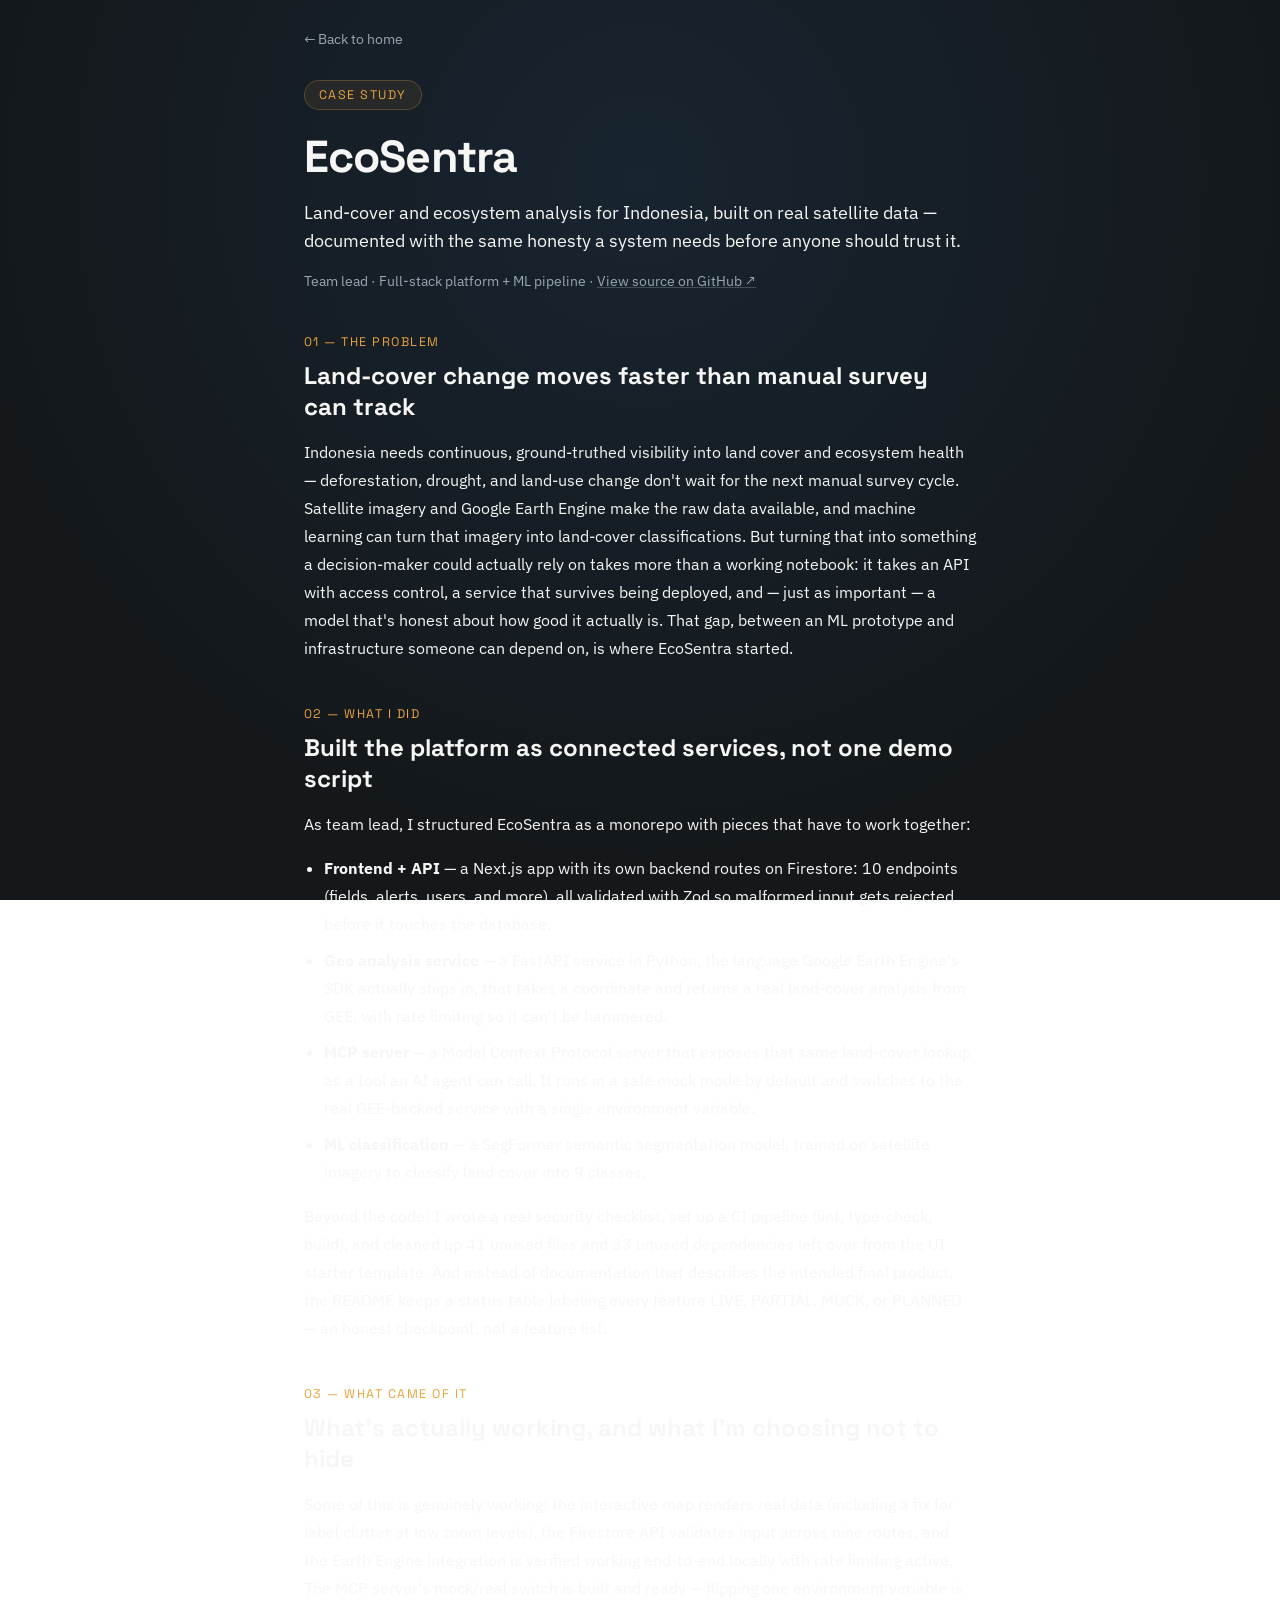
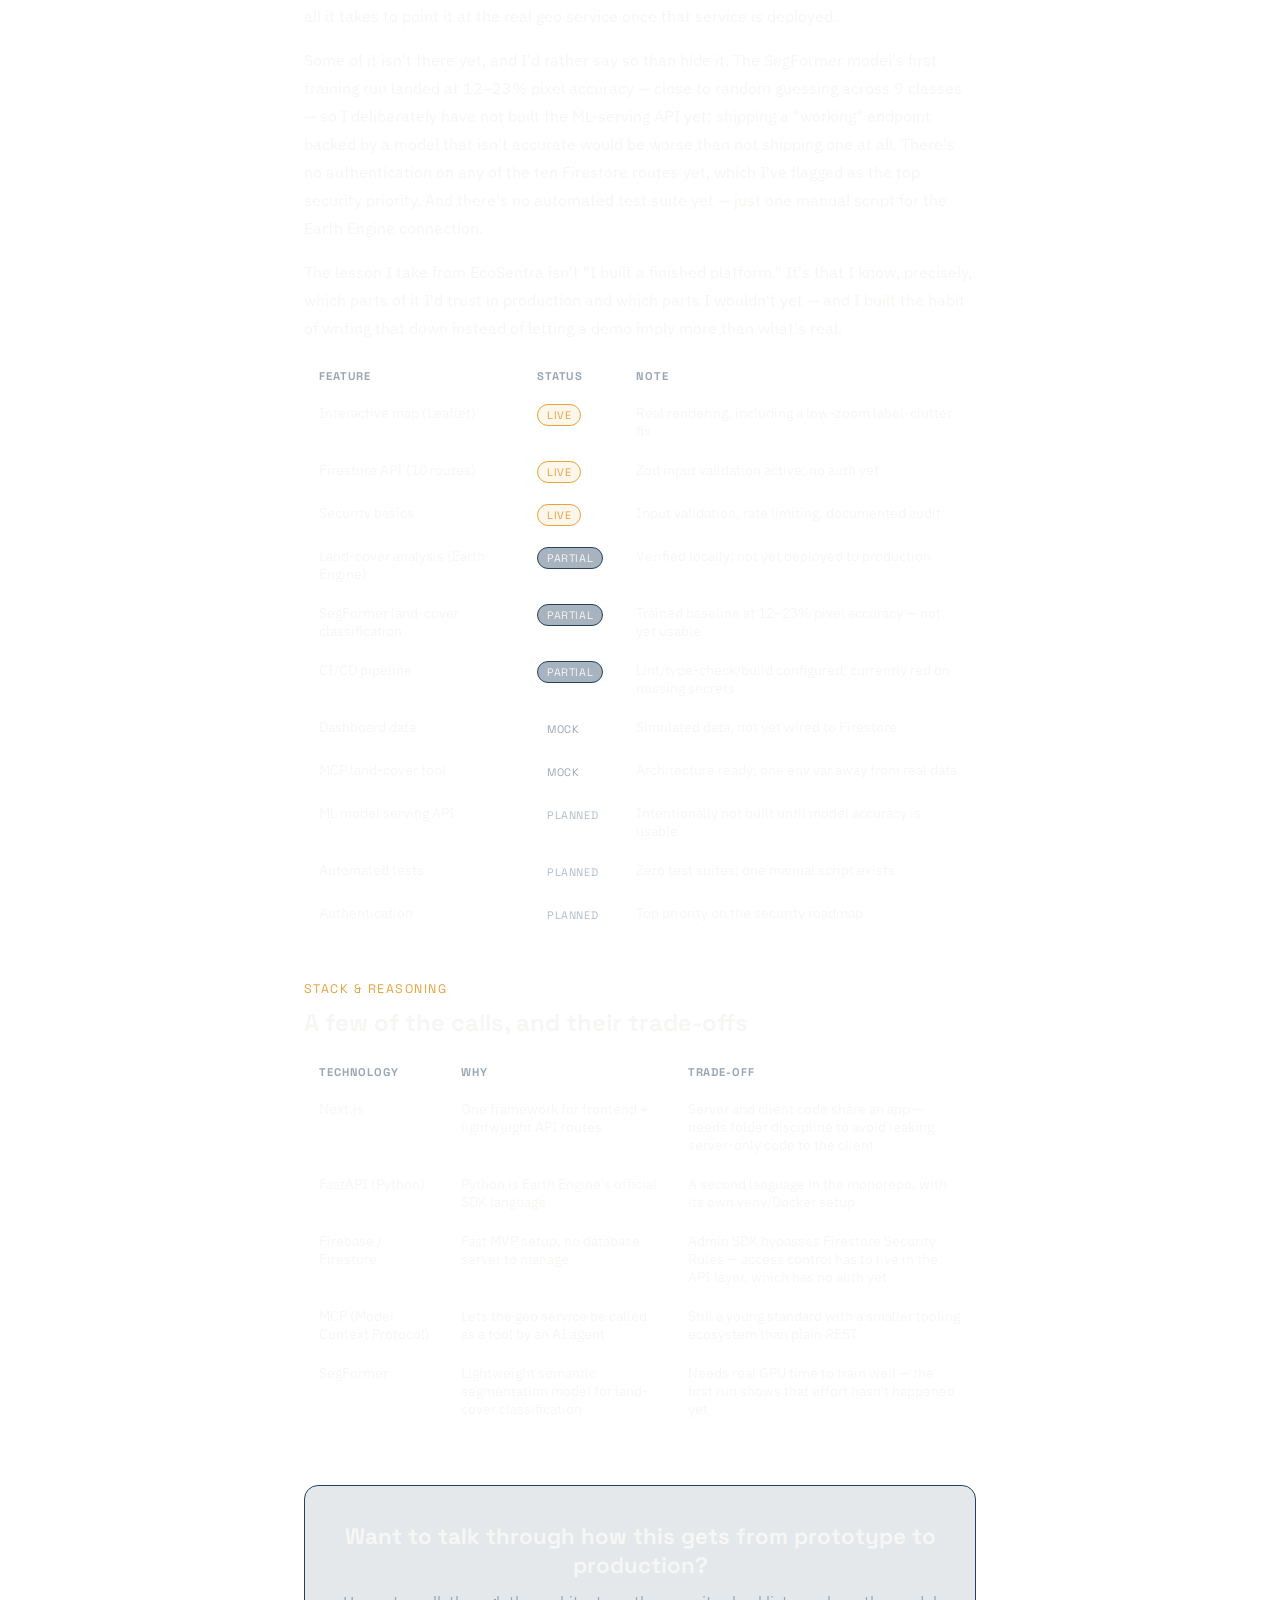
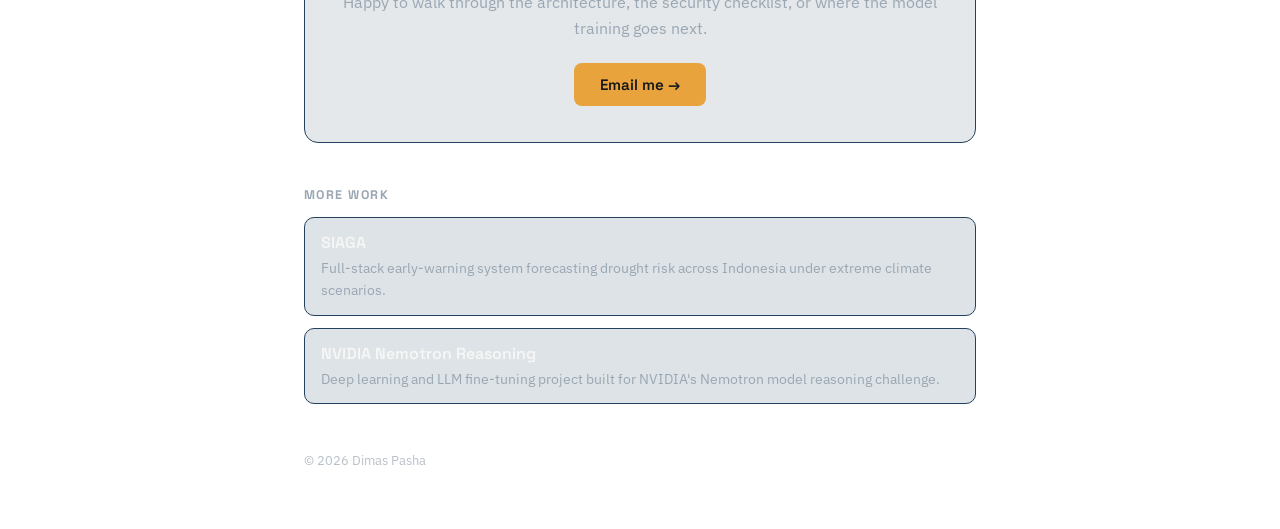
==== ecosentra.html @ 1dd49e10 "Add EcoSentra case study page, extract shared styles.css Turn the EcoSentra "Selected Work" card fro" ====
<!DOCTYPE html>
<html lang="en">
<head>
<meta charset="UTF-8">
<meta name="viewport" content="width=device-width, initial-scale=1.0">
<title>EcoSentra — Case Study — Dimas Pasha</title>
<meta name="description" content="EcoSentra: a land-cover and ecosystem analysis platform for Indonesia, built on Google Earth Engine and ML — and documented as an honest engineering checkpoint, not a finished-feature list.">
<link rel="preconnect" href="https://fonts.googleapis.com">
<link rel="preconnect" href="https://fonts.gstatic.com" crossorigin>
<link href="https://fonts.googleapis.com/css2?family=IBM+Plex+Sans:wght@400;500;600&family=Space+Grotesk:wght@500;600;700&display=swap" rel="stylesheet">
<link rel="stylesheet" href="styles.css">
<style>
  .site-nav {
    max-width: 720px;
    margin: 0 auto;
    padding: 28px 24px 0;
  }

  .site-nav a {
    color: var(--muted);
    text-decoration: none;
    font-size: 0.9rem;
  }

  .site-nav a:hover,
  .site-nav a:focus-visible {
    color: var(--accent);
  }

  .case {
    max-width: 720px;
    margin: 0 auto;
    padding: 32px 24px 60px;
  }

  .case-header {
    margin: 0 0 36px;
  }

  .case-header .pill {
    margin-bottom: 18px;
  }

  .case-header h1 {
    font-family: var(--font-heading);
    font-size: clamp(2rem, 5vw, 2.8rem);
    font-weight: 700;
    letter-spacing: -0.02em;
    margin: 0 0 14px;
  }

  .case-subtitle {
    font-size: 1.1rem;
    line-height: 1.6;
    color: var(--text);
    margin: 0 0 16px;
  }

  .case-meta {
    font-size: 0.9rem;
    color: var(--muted);
  }

  .case-meta a {
    color: var(--muted);
    text-decoration: underline;
    text-decoration-color: rgba(255, 255, 255, 0.2);
  }

  .case-meta a:hover,
  .case-meta a:focus-visible {
    color: var(--accent);
    text-decoration-color: var(--accent);
  }

  .beat {
    margin: 44px 0;
  }

  .beat-num {
    display: block;
    font-family: var(--font-heading);
    font-size: 0.78rem;
    letter-spacing: 0.12em;
    text-transform: uppercase;
    color: var(--accent);
    margin-bottom: 10px;
  }

  .beat h2 {
    font-family: var(--font-heading);
    font-size: 1.5rem;
    margin: 0 0 16px;
  }

  .beat p {
    line-height: 1.75;
    color: var(--text);
    margin: 0 0 16px;
  }

  .beat ul {
    margin: 0 0 16px;
    padding-left: 20px;
    line-height: 1.75;
  }

  .beat li {
    margin-bottom: 8px;
  }

  .table-scroll {
    overflow-x: auto;
    margin: 8px 0 4px;
    border: 1px solid rgba(255, 255, 255, 0.08);
    border-radius: 10px;
  }

  table {
    width: 100%;
    border-collapse: collapse;
    font-size: 0.88rem;
    min-width: 560px;
  }

  th, td {
    text-align: left;
    padding: 10px 14px;
    border-bottom: 1px solid rgba(255, 255, 255, 0.08);
    vertical-align: top;
  }

  tr:last-child td {
    border-bottom: none;
  }

  th {
    font-family: var(--font-heading);
    font-size: 0.7rem;
    letter-spacing: 0.08em;
    text-transform: uppercase;
    color: var(--muted);
  }

  td {
    color: var(--text);
  }

  .status-tag {
    display: inline-block;
    font-family: var(--font-heading);
    font-size: 0.68rem;
    letter-spacing: 0.06em;
    text-transform: uppercase;
    padding: 3px 9px;
    border-radius: 999px;
    border: 1px solid;
    white-space: nowrap;
  }

  .status-tag.live {
    color: var(--accent);
    border-color: var(--accent);
    background: rgba(232, 163, 61, 0.1);
  }

  .status-tag.partial {
    color: var(--text);
    border-color: var(--circuit);
    background: rgba(36, 66, 94, 0.4);
  }

  .status-tag.mock {
    color: var(--muted);
    border-color: rgba(255, 255, 255, 0.15);
  }

  .status-tag.planned {
    color: var(--muted);
    border-color: rgba(255, 255, 255, 0.08);
    opacity: 0.75;
  }

  .case-cta {
    text-align: center;
    margin: 56px 0 44px;
    padding: 36px 24px;
    border: 1px solid var(--circuit);
    border-radius: 14px;
    background: rgba(36, 66, 94, 0.12);
  }

  .case-cta h2 {
    font-family: var(--font-heading);
    font-size: 1.4rem;
    margin: 0 0 10px;
  }

  .case-cta p {
    color: var(--muted);
    line-height: 1.6;
    margin: 0 0 22px;
  }

  .more-work h2 {
    font-family: var(--font-heading);
    font-size: 0.78rem;
    letter-spacing: 0.12em;
    text-transform: uppercase;
    color: var(--muted);
    margin: 0 0 14px;
  }
</style>
</head>
<body>
  <nav class="site-nav">
    <a href="index.html">&larr; Back to home</a>
  </nav>

  <main class="case">
    <header class="case-header">
      <span class="pill">Case Study</span>
      <h1>EcoSentra</h1>
      <p class="case-subtitle">
        Land-cover and ecosystem analysis for Indonesia, built on real satellite data —
        documented with the same honesty a system needs before anyone should trust it.
      </p>
      <p class="case-meta">
        Team lead · Full-stack platform + ML pipeline ·
        <a href="https://github.com/PashaAkrilian/EcoSentra-Platform-Analisis-Lahan-dan-Ekosistem-Indonesia" target="_blank" rel="noopener">View source on GitHub &#8599;</a>
      </p>
    </header>

    <section class="beat">
      <span class="beat-num">01 &mdash; The Problem</span>
      <h2>Land-cover change moves faster than manual survey can track</h2>
      <p>
        Indonesia needs continuous, ground-truthed visibility into land cover and ecosystem
        health &mdash; deforestation, drought, and land-use change don't wait for the next manual
        survey cycle. Satellite imagery and Google Earth Engine make the raw data available, and
        machine learning can turn that imagery into land-cover classifications. But turning that
        into something a decision-maker could actually rely on takes more than a working
        notebook: it takes an API with access control, a service that survives being deployed,
        and &mdash; just as important &mdash; a model that's honest about how good it actually is.
        That gap, between an ML prototype and infrastructure someone can depend on, is where
        EcoSentra started.
      </p>
    </section>

    <section class="beat">
      <span class="beat-num">02 &mdash; What I Did</span>
      <h2>Built the platform as connected services, not one demo script</h2>
      <p>As team lead, I structured EcoSentra as a monorepo with pieces that have to work together:</p>
      <ul>
        <li><strong>Frontend + API</strong> &mdash; a Next.js app with its own backend routes on Firestore: 10 endpoints (fields, alerts, users, and more), all validated with Zod so malformed input gets rejected before it touches the database.</li>
        <li><strong>Geo analysis service</strong> &mdash; a FastAPI service in Python, the language Google Earth Engine's SDK actually ships in, that takes a coordinate and returns a real land-cover analysis from GEE, with rate limiting so it can't be hammered.</li>
        <li><strong>MCP server</strong> &mdash; a Model Context Protocol server that exposes that same land-cover lookup as a tool an AI agent can call. It runs in a safe mock mode by default and switches to the real GEE-backed service with a single environment variable.</li>
        <li><strong>ML classification</strong> &mdash; a SegFormer semantic segmentation model, trained on satellite imagery to classify land cover into 9 classes.</li>
      </ul>
      <p>
        Beyond the code: I wrote a real security checklist, set up a CI pipeline (lint,
        type-check, build), and cleaned up 41 unused files and 33 unused dependencies left over
        from the UI starter template. And instead of documentation that describes the intended
        final product, the README keeps a status table labeling every feature LIVE, PARTIAL,
        MOCK, or PLANNED &mdash; an honest checkpoint, not a feature list.
      </p>
    </section>

    <section class="beat">
      <span class="beat-num">03 &mdash; What Came of It</span>
      <h2>What's actually working, and what I'm choosing not to hide</h2>
      <p>
        Some of this is genuinely working: the interactive map renders real data (including a
        fix for label clutter at low zoom levels), the Firestore API validates input across nine
        routes, and the Earth Engine integration is verified working end-to-end locally with rate
        limiting active. The MCP server's mock/real switch is built and ready &mdash; flipping one
        environment variable is all it takes to point it at the real geo service once that
        service is deployed.
      </p>
      <p>
        Some of it isn't there yet, and I'd rather say so than hide it. The SegFormer model's
        first training run landed at 12&ndash;23% pixel accuracy &mdash; close to random guessing across
        9 classes &mdash; so I deliberately have not built the ML-serving API yet; shipping a
        "working" endpoint backed by a model that isn't accurate would be worse than not shipping
        one at all. There's no authentication on any of the ten Firestore routes yet, which I've
        flagged as the top security priority. And there's no automated test suite yet &mdash; just
        one manual script for the Earth Engine connection.
      </p>
      <p>
        The lesson I take from EcoSentra isn't "I built a finished platform." It's that I know,
        precisely, which parts of it I'd trust in production and which parts I wouldn't yet &mdash;
        and I built the habit of writing that down instead of letting a demo imply more than
        what's real.
      </p>

      <div class="table-scroll">
        <table>
          <thead>
            <tr><th>Feature</th><th>Status</th><th>Note</th></tr>
          </thead>
          <tbody>
            <tr><td>Interactive map (Leaflet)</td><td><span class="status-tag live">Live</span></td><td>Real rendering, including a low-zoom label-clutter fix</td></tr>
            <tr><td>Firestore API (10 routes)</td><td><span class="status-tag live">Live</span></td><td>Zod input validation active; no auth yet</td></tr>
            <tr><td>Security basics</td><td><span class="status-tag live">Live</span></td><td>Input validation, rate limiting, documented audit</td></tr>
            <tr><td>Land-cover analysis (Earth Engine)</td><td><span class="status-tag partial">Partial</span></td><td>Verified locally; not yet deployed to production</td></tr>
            <tr><td>SegFormer land-cover classification</td><td><span class="status-tag partial">Partial</span></td><td>Trained baseline at 12&ndash;23% pixel accuracy &mdash; not yet usable</td></tr>
            <tr><td>CI/CD pipeline</td><td><span class="status-tag partial">Partial</span></td><td>Lint/type-check/build configured; currently red on missing secrets</td></tr>
            <tr><td>Dashboard data</td><td><span class="status-tag mock">Mock</span></td><td>Simulated data, not yet wired to Firestore</td></tr>
            <tr><td>MCP land-cover tool</td><td><span class="status-tag mock">Mock</span></td><td>Architecture ready; one env var away from real data</td></tr>
            <tr><td>ML model serving API</td><td><span class="status-tag planned">Planned</span></td><td>Intentionally not built until model accuracy is usable</td></tr>
            <tr><td>Automated tests</td><td><span class="status-tag planned">Planned</span></td><td>Zero test suites; one manual script exists</td></tr>
            <tr><td>Authentication</td><td><span class="status-tag planned">Planned</span></td><td>Top priority on the security roadmap</td></tr>
          </tbody>
        </table>
      </div>
    </section>

    <section class="beat">
      <span class="beat-num">Stack &amp; Reasoning</span>
      <h2>A few of the calls, and their trade-offs</h2>
      <div class="table-scroll">
        <table>
          <thead>
            <tr><th>Technology</th><th>Why</th><th>Trade-off</th></tr>
          </thead>
          <tbody>
            <tr><td>Next.js</td><td>One framework for frontend + lightweight API routes</td><td>Server and client code share an app &mdash; needs folder discipline to avoid leaking server-only code to the client</td></tr>
            <tr><td>FastAPI (Python)</td><td>Python is Earth Engine's official SDK language</td><td>A second language in the monorepo, with its own venv/Docker setup</td></tr>
            <tr><td>Firebase / Firestore</td><td>Fast MVP setup, no database server to manage</td><td>Admin SDK bypasses Firestore Security Rules &mdash; access control has to live in the API layer, which has no auth yet</td></tr>
            <tr><td>MCP (Model Context Protocol)</td><td>Lets the geo service be called as a tool by an AI agent</td><td>Still a young standard with a smaller tooling ecosystem than plain REST</td></tr>
            <tr><td>SegFormer</td><td>Lightweight semantic segmentation model for land-cover classification</td><td>Needs real GPU time to train well &mdash; the first run shows that effort hasn't happened yet</td></tr>
          </tbody>
        </table>
      </div>
    </section>

    <section class="case-cta">
      <h2>Want to talk through how this gets from prototype to production?</h2>
      <p>Happy to walk through the architecture, the security checklist, or where the model training goes next.</p>
      <a class="cta-btn" href="mailto:dimaspasha49@gmail.com">Email me &rarr;</a>
    </section>

    <section class="more-work">
      <h2>More Work</h2>
      <div class="work-grid">
        <a class="work-card" href="https://github.com/PashaAkrilian/SIAGA-Sistem-Peringatan-Dini-Kekeringan" target="_blank" rel="noopener">
          <span class="work-name">SIAGA</span>
          <span class="work-desc">Full-stack early-warning system forecasting drought risk across Indonesia under extreme climate scenarios.</span>
        </a>
        <a class="work-card" href="https://github.com/PashaAkrilian/NVIDIA-Nemotron-Model-Reasoning" target="_blank" rel="noopener">
          <span class="work-name">NVIDIA Nemotron Reasoning</span>
          <span class="work-desc">Deep learning and LLM fine-tuning project built for NVIDIA's Nemotron model reasoning challenge.</span>
        </a>
      </div>
    </section>

    <footer class="site-footer">&copy; 2026 Dimas Pasha</footer>
  </main>
</body>
</html>
---- styles.css ----
:root {
  --bg: #14181B;
  --bg-2: #182430;
  --text: #F6F7F5;
  --muted: #9aa7b3;
  --accent: #E8A33D;
  --circuit: #24425E;
  --font-heading: 'Space Grotesk', sans-serif;
  --font-body: 'IBM Plex Sans', sans-serif;
}

* {
  box-sizing: border-box;
}

html {
  scroll-behavior: smooth;
}

body {
  margin: 0;
  background: radial-gradient(circle at 50% 20%, var(--bg-2), var(--bg) 70%) fixed;
  color: var(--text);
  font-family: var(--font-body), -apple-system, BlinkMacSystemFont, "Segoe UI", Roboto, Helvetica, Arial, sans-serif;
  -webkit-font-smoothing: antialiased;
  text-rendering: optimizeLegibility;
}

a {
  color: var(--accent);
}

/* pill-shaped label, used for eyebrow text and status badges */
.pill {
  display: inline-block;
  font-family: var(--font-heading);
  font-size: 0.78rem;
  letter-spacing: 0.12em;
  text-transform: uppercase;
  color: var(--accent);
  background: rgba(232, 163, 61, 0.08);
  border: 1px solid rgba(232, 163, 61, 0.25);
  padding: 6px 14px;
  border-radius: 999px;
}

/* reusable card, used for project links on the home page and
   "more work" links at the bottom of case studies */
.work-grid {
  display: grid;
  gap: 12px;
}

.work-card {
  display: block;
  padding: 14px 16px;
  border: 1px solid var(--circuit);
  border-radius: 10px;
  background: rgba(36, 66, 94, 0.15);
  text-decoration: none;
  transition: border-color 0.2s ease, transform 0.2s ease;
}

.work-card:hover,
.work-card:focus-visible {
  border-color: var(--accent);
  transform: translateY(-2px);
}

.work-card .work-name {
  display: block;
  font-family: var(--font-heading);
  font-weight: 600;
  color: var(--text);
  margin-bottom: 4px;
}

.work-card .work-desc {
  display: block;
  font-size: 0.9rem;
  line-height: 1.5;
  color: var(--muted);
}

/* amber call-to-action button, used to push visitors toward
   scheduling a call or emailing directly */
.cta-btn {
  display: inline-block;
  font-family: var(--font-heading);
  font-weight: 600;
  font-size: 0.95rem;
  color: var(--bg);
  background: var(--accent);
  padding: 12px 26px;
  border-radius: 8px;
  text-decoration: none;
  transition: transform 0.2s ease, box-shadow 0.2s ease;
}

.cta-btn:hover,
.cta-btn:focus-visible {
  transform: translateY(-2px);
  box-shadow: 0 8px 20px rgba(232, 163, 61, 0.25);
}

/* round social icon links, used in the footer of every page */
.links {
  display: flex;
  align-items: center;
  gap: 20px;
}

.links a {
  display: inline-flex;
  align-items: center;
  justify-content: center;
  width: 44px;
  height: 44px;
  border-radius: 50%;
  border: 1px solid rgba(255, 255, 255, 0.12);
  color: var(--muted);
  text-decoration: none;
  transition: color 0.2s ease, border-color 0.2s ease, transform 0.2s ease;
}

.links a:hover,
.links a:focus-visible {
  color: var(--accent);
  border-color: var(--accent);
  transform: translateY(-2px);
}

.links svg {
  width: 20px;
  height: 20px;
  fill: currentColor;
}

.site-footer {
  margin-top: 48px;
  font-size: 0.8rem;
  color: var(--muted);
  opacity: 0.7;
}

@media (max-width: 420px) {
  .pill {
    font-size: 0.7rem;
    padding: 5px 12px;
  }

  .links a {
    width: 40px;
    height: 40px;
  }
}

@media (prefers-reduced-motion: reduce) {
  * {
    animation: none !important;
    transition: none !important;
  }
}
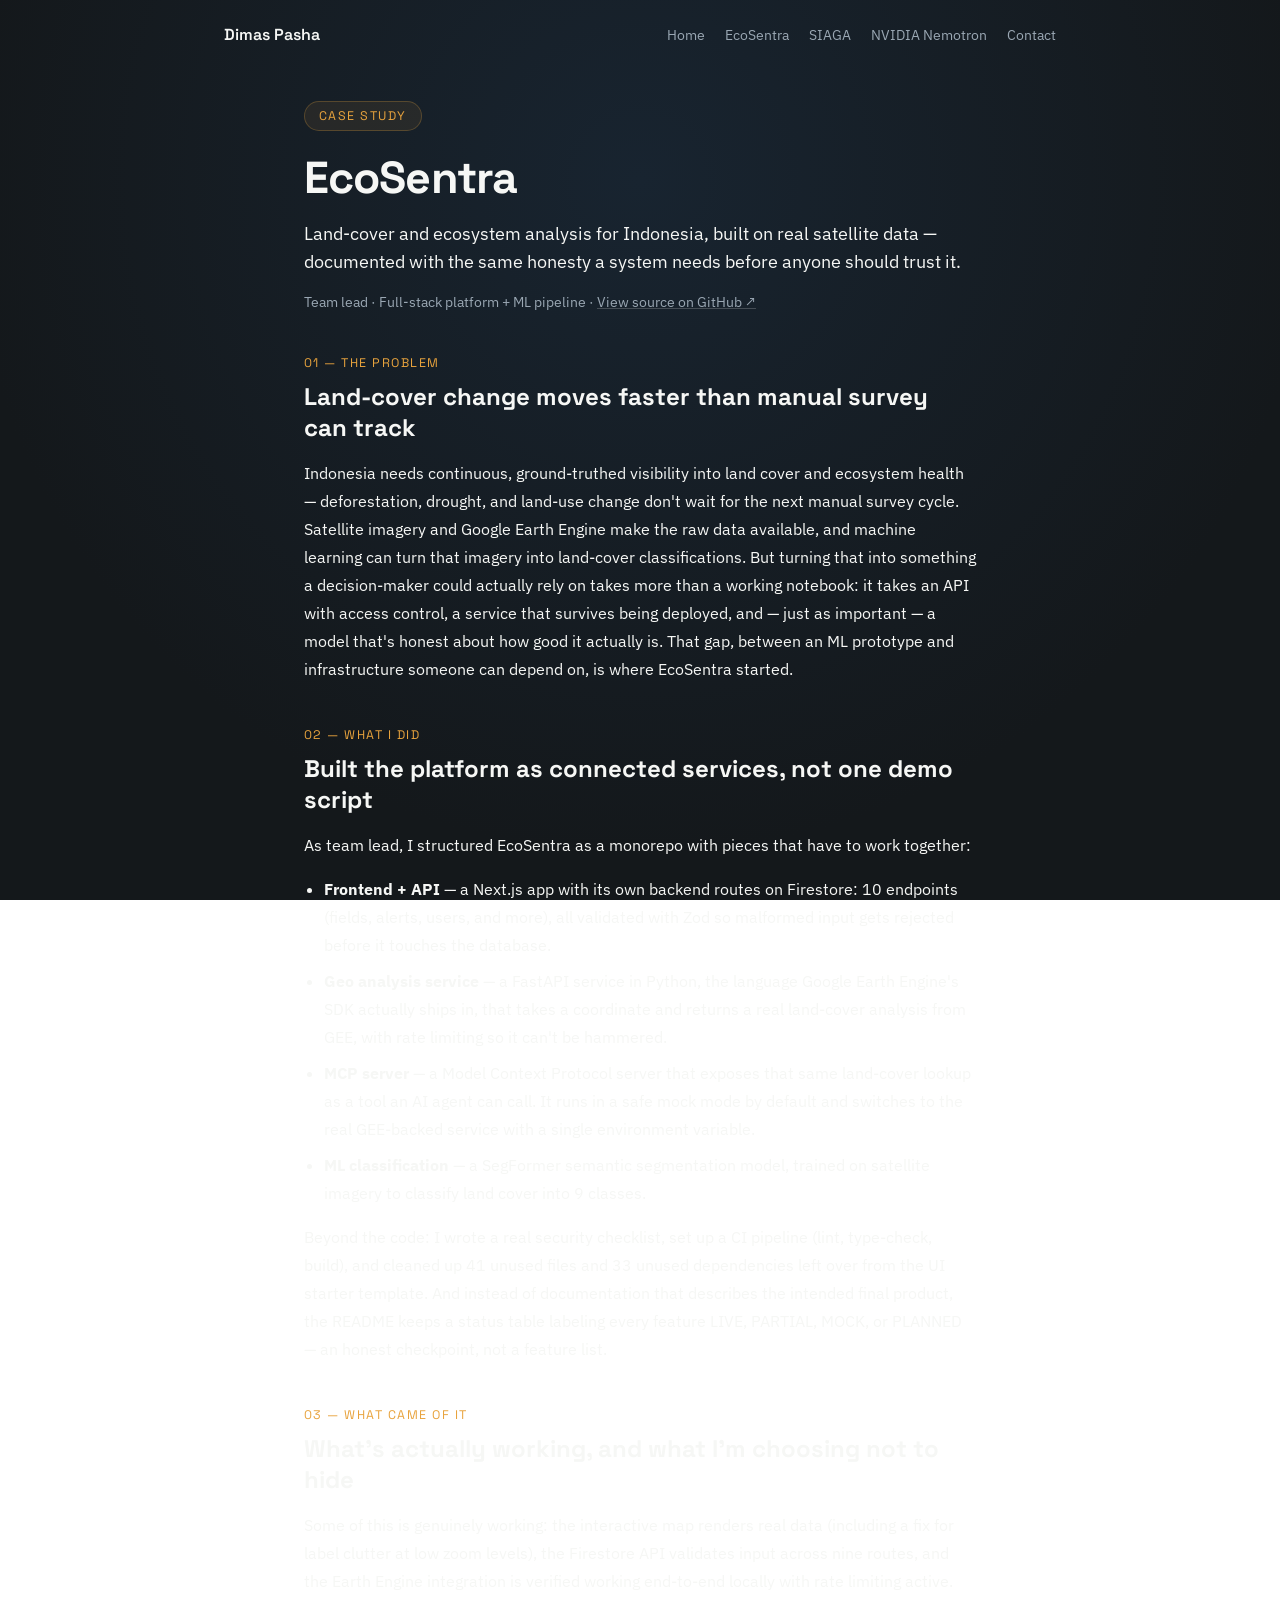
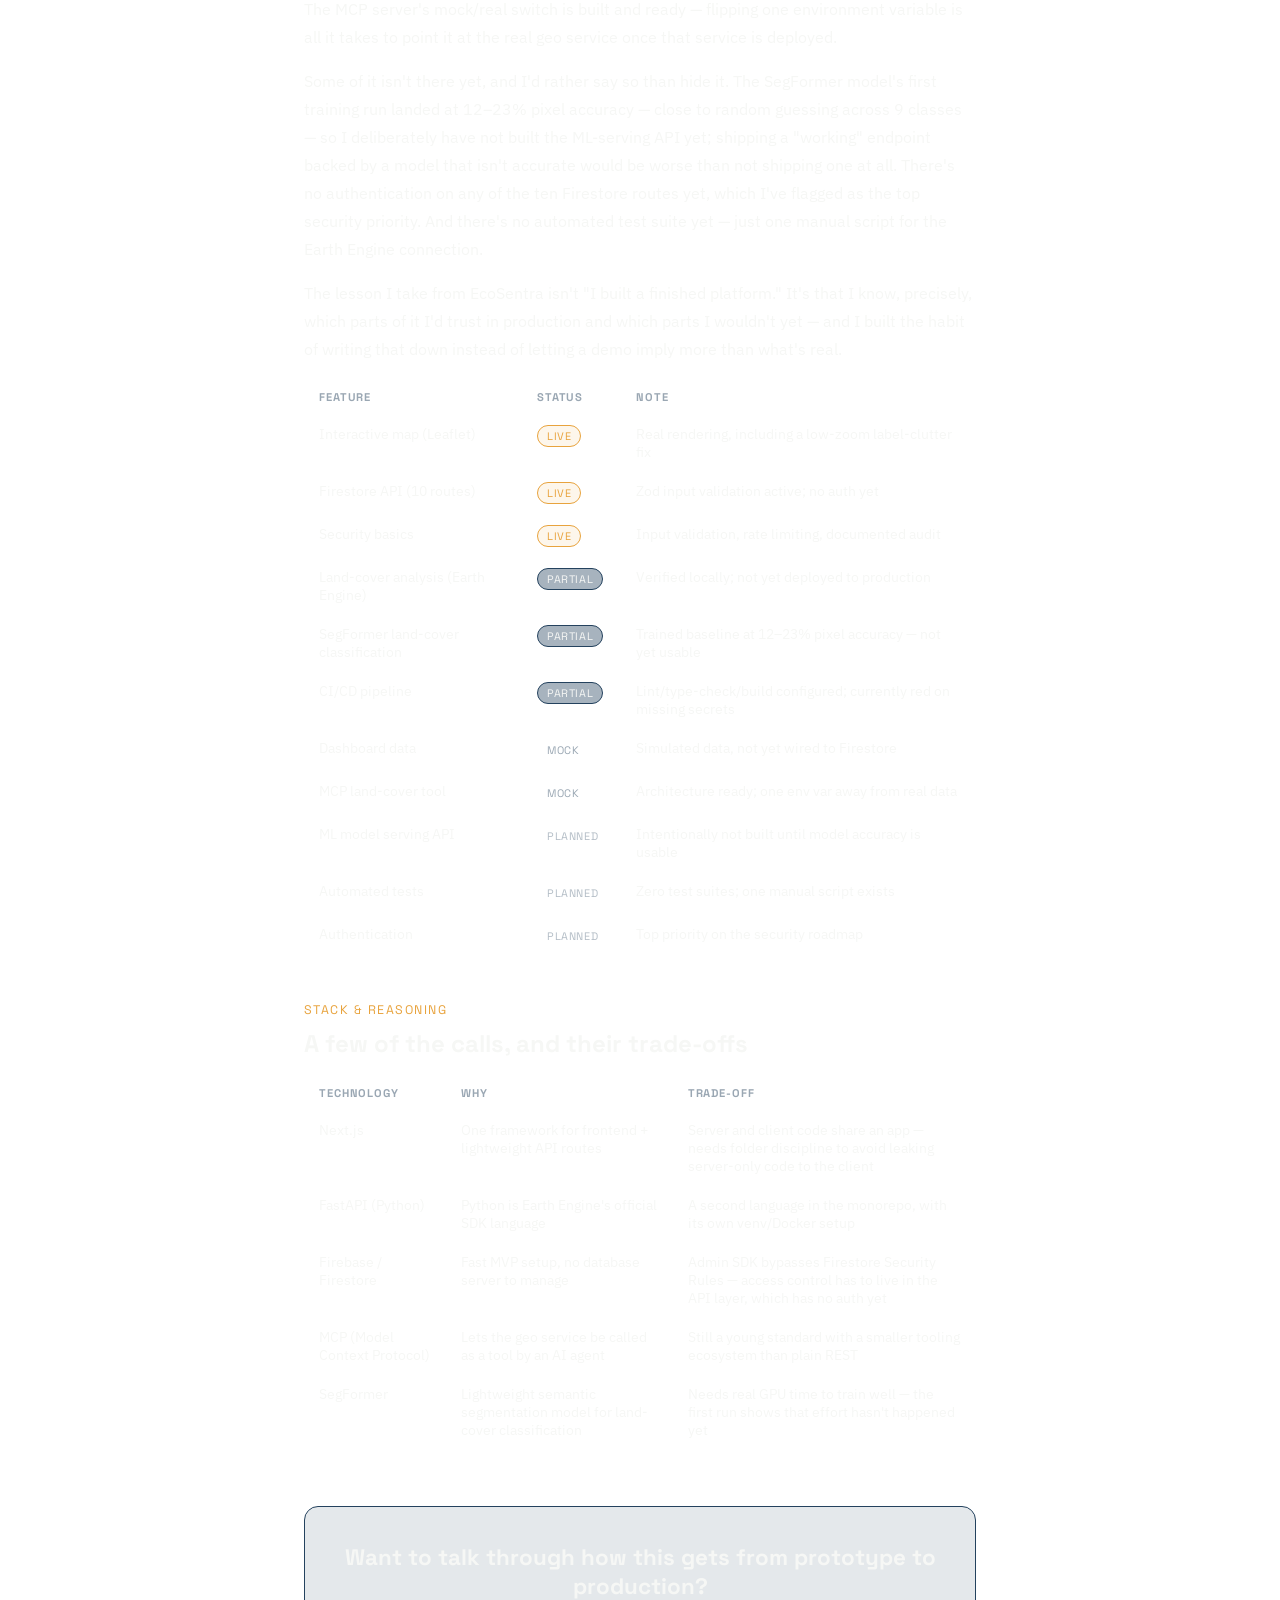
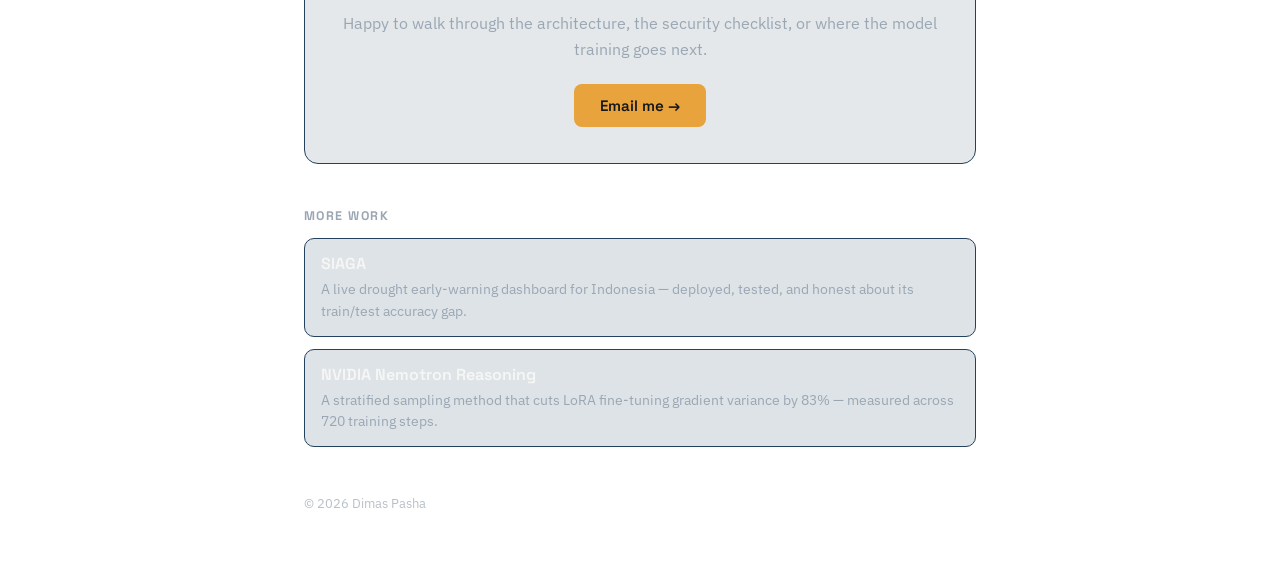
==== commit ccb0cb39: "Add global nav, SIAGA and Nemotron case studies, remove placeholder copy - Add a consistent site-wid" ====
--- a/ecosentra.html
+++ b/ecosentra.html
@@ -10,23 +10,6 @@
 <link href="https://fonts.googleapis.com/css2?family=IBM+Plex+Sans:wght@400;500;600&family=Space+Grotesk:wght@500;600;700&display=swap" rel="stylesheet">
 <link rel="stylesheet" href="styles.css">
 <style>
-  .site-nav {
-    max-width: 720px;
-    margin: 0 auto;
-    padding: 28px 24px 0;
-  }
-
-  .site-nav a {
-    color: var(--muted);
-    text-decoration: none;
-    font-size: 0.9rem;
-  }
-
-  .site-nav a:hover,
-  .site-nav a:focus-visible {
-    color: var(--accent);
-  }
-
   .case {
     max-width: 720px;
     margin: 0 auto;
@@ -214,7 +197,14 @@
 </head>
 <body>
   <nav class="site-nav">
-    <a href="index.html">&larr; Back to home</a>
+    <a class="site-nav-brand" href="index.html">Dimas Pasha</a>
+    <div class="site-nav-links">
+      <a href="index.html">Home</a>
+      <a href="ecosentra.html">EcoSentra</a>
+      <a href="siaga.html">SIAGA</a>
+      <a href="nemotron.html">NVIDIA Nemotron</a>
+      <a href="mailto:dimaspasha49@gmail.com">Contact</a>
+    </div>
   </nav>
 
   <main class="case">
@@ -343,13 +333,13 @@
     <section class="more-work">
       <h2>More Work</h2>
       <div class="work-grid">
-        <a class="work-card" href="https://github.com/PashaAkrilian/SIAGA-Sistem-Peringatan-Dini-Kekeringan" target="_blank" rel="noopener">
+        <a class="work-card" href="siaga.html">
           <span class="work-name">SIAGA</span>
-          <span class="work-desc">Full-stack early-warning system forecasting drought risk across Indonesia under extreme climate scenarios.</span>
+          <span class="work-desc">A live drought early-warning dashboard for Indonesia — deployed, tested, and honest about its train/test accuracy gap.</span>
         </a>
-        <a class="work-card" href="https://github.com/PashaAkrilian/NVIDIA-Nemotron-Model-Reasoning" target="_blank" rel="noopener">
+        <a class="work-card" href="nemotron.html">
           <span class="work-name">NVIDIA Nemotron Reasoning</span>
-          <span class="work-desc">Deep learning and LLM fine-tuning project built for NVIDIA's Nemotron model reasoning challenge.</span>
+          <span class="work-desc">A stratified sampling method that cuts LoRA fine-tuning gradient variance by 83% — measured across 720 training steps.</span>
         </a>
       </div>
     </section>
--- a/styles.css
+++ b/styles.css
@@ -30,6 +30,48 @@
   color: var(--accent);
 }
 
+/* global site nav, same on every page: brand on the left, links on the right */
+.site-nav {
+  display: flex;
+  flex-wrap: wrap;
+  align-items: center;
+  justify-content: space-between;
+  gap: 12px;
+  max-width: 880px;
+  margin: 0 auto;
+  padding: 24px;
+}
+
+.site-nav-brand {
+  font-family: var(--font-heading);
+  font-weight: 600;
+  font-size: 1rem;
+  color: var(--text);
+  text-decoration: none;
+}
+
+.site-nav-brand:hover,
+.site-nav-brand:focus-visible {
+  color: var(--accent);
+}
+
+.site-nav-links {
+  display: flex;
+  flex-wrap: wrap;
+  gap: 20px;
+}
+
+.site-nav-links a {
+  color: var(--muted);
+  font-size: 0.9rem;
+  text-decoration: none;
+}
+
+.site-nav-links a:hover,
+.site-nav-links a:focus-visible {
+  color: var(--accent);
+}
+
 /* pill-shaped label, used for eyebrow text and status badges */
 .pill {
   display: inline-block;
